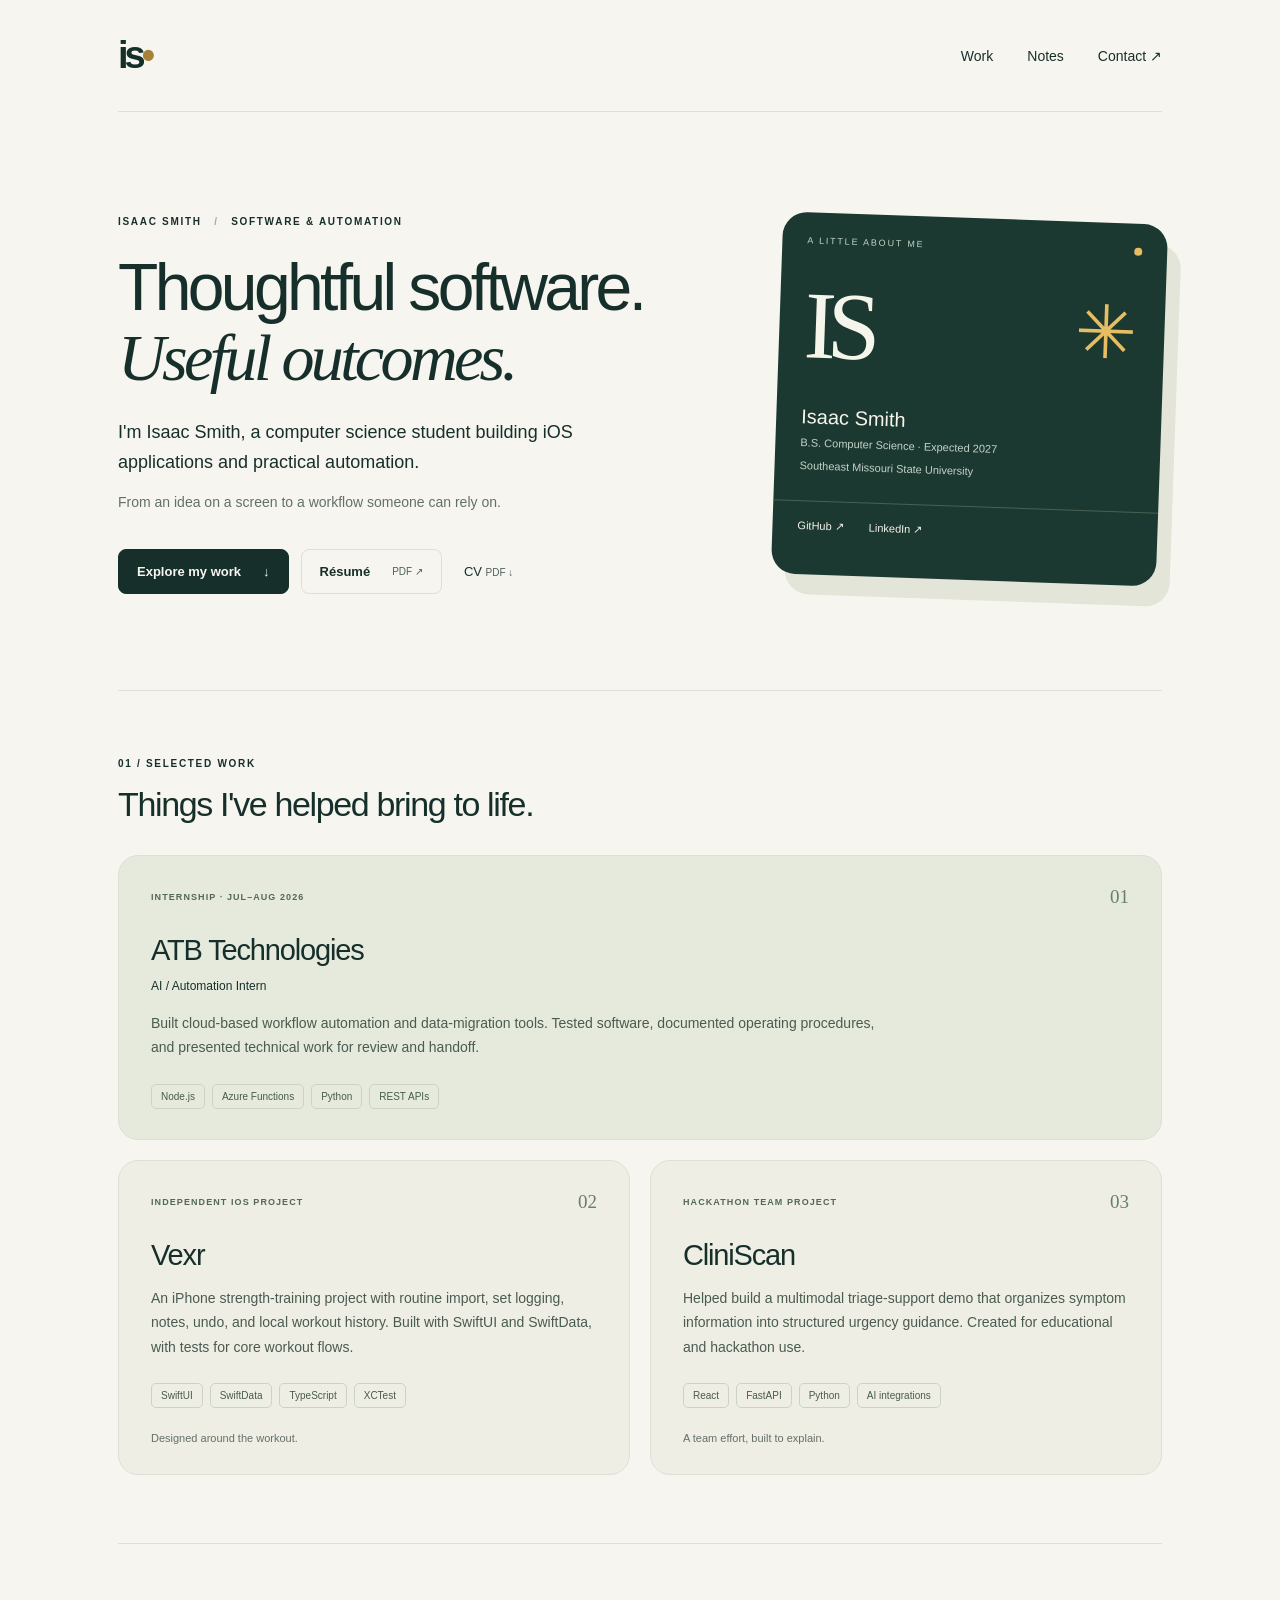
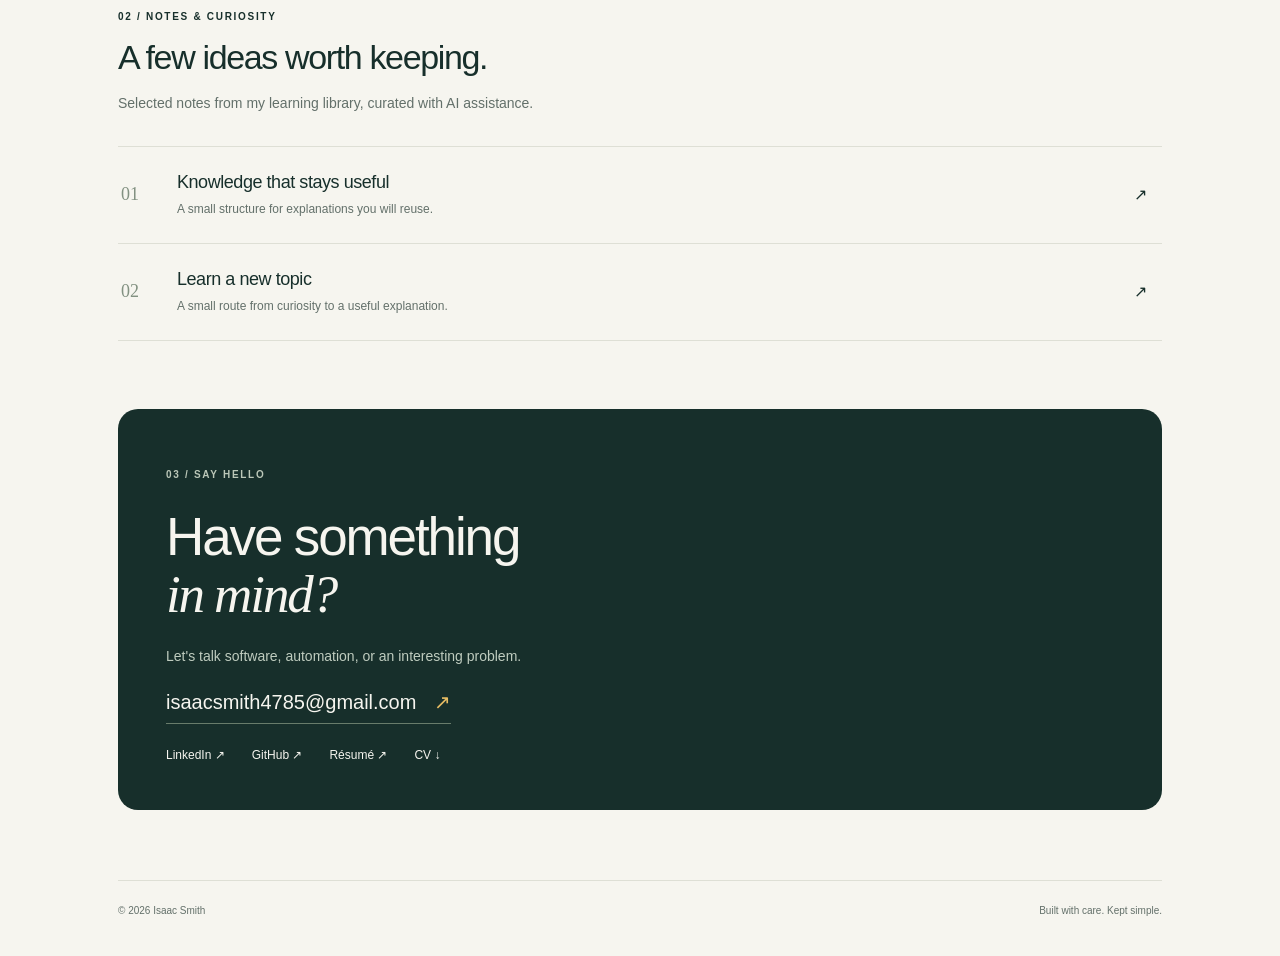
==== index.html @ db10660d "Publish reviewed professional profile and public career PDFs" ====
<!doctype html>
<html lang="en">
<head>
  <meta charset="utf-8">
  <meta name="viewport" content="width=device-width, initial-scale=1">
  <meta name="description" content="Isaac Smith — computer science student building iOS applications and practical automation. Selected work, résumé, CV, and notes.">
  <meta name="robots" content="index,follow">
  <meta name="color-scheme" content="light">
  <link rel="canonical" href="https://isaacsmith-117.github.io/">
  <meta property="og:title" content="Isaac Smith - Software &amp; Automation">
  <meta property="og:description" content="Selected software projects, professional experience, resume, CV, and learning notes.">
  <meta property="og:type" content="website">
  <meta property="og:url" content="https://isaacsmith-117.github.io/">
  <title>Isaac Smith — Software &amp; Automation</title>
  <link rel="stylesheet" href="/styles.css">
  <link rel="icon" href="/favicon.svg" type="image/svg+xml">
</head>
<body>
  <a class="skip" href="#main">Skip to content</a>
  <div class="shell">
    <header class="topbar">
      <a class="wordmark" href="/" aria-label="Isaac Smith home">is<span>•</span></a>
      <nav aria-label="Main navigation"><a href="#work">Work</a><a href="#notes">Notes</a><a href="#contact">Contact <span aria-hidden="true">↗</span></a></nav>
    </header>
    <main id="main">
      <section class="hero" aria-labelledby="intro">
        <div class="hero-copy">
          <p class="eyebrow">ISAAC SMITH <span> / </span> SOFTWARE &amp; AUTOMATION</p>
          <h1 id="intro">Thoughtful software.<br><em>Useful outcomes.</em></h1>
          <p class="intro">I'm Isaac Smith, a computer science student building iOS applications and practical automation.</p>
          <p class="subtle">From an idea on a screen to a workflow someone can rely on.</p>
          <div class="actions"><a class="button primary" href="#work">Explore my work <span aria-hidden="true">↓</span></a><a class="button" href="/documents/resume.pdf" target="_blank" rel="noopener">Résumé <span class="format">PDF ↗</span></a><a class="text-link" href="/documents/cv.pdf" download>CV <span class="format">PDF ↓</span></a></div>
        </div>
        <div class="identity-card" aria-label="Professional profile card">
          <div class="card-top"><span class="card-label">A LITTLE ABOUT ME</span><span class="card-dot" aria-hidden="true"></span></div>
          <div class="monogram" aria-hidden="true">IS<span>✳</span></div>
          <div class="identity-bottom"><strong>Isaac Smith</strong><span>B.S. Computer Science · Expected 2027</span><span>Southeast Missouri State University</span></div>
          <div class="card-links"><a href="https://github.com/Isaacsmith-117" target="_blank" rel="noopener">GitHub ↗</a><a href="https://linkedin.com/in/isaac-smith-84b191297" target="_blank" rel="noopener">LinkedIn ↗</a></div>
        </div>
      </section>
      <section id="work" class="work-section" aria-labelledby="work-heading">
        <div class="section-heading"><p class="eyebrow">01 / SELECTED WORK</p><h2 id="work-heading">Things I've helped bring to life.</h2></div>
        <article class="project featured">
          <div class="project-header"><span class="project-kind">INTERNSHIP · JUL–AUG 2026</span><span class="project-index">01</span></div>
          <h3>ATB Technologies</h3><p class="project-role">AI / Automation Intern</p>
          <p>Built cloud-based workflow automation and data-migration tools. Tested software, documented operating procedures, and presented technical work for review and handoff.</p>
          <div class="tags"><span>Node.js</span><span>Azure Functions</span><span>Python</span><span>REST APIs</span></div>
        </article>
        <div class="project-grid">
          <article class="project"><div class="project-header"><span class="project-kind">INDEPENDENT IOS PROJECT</span><span class="project-index">02</span></div><h3>Vexr</h3><p>An iPhone strength-training project with routine import, set logging, notes, undo, and local workout history. Built with SwiftUI and SwiftData, with tests for core workout flows.</p><div class="tags"><span>SwiftUI</span><span>SwiftData</span><span>TypeScript</span><span>XCTest</span></div><span class="project-caption">Designed around the workout.</span></article>
          <article class="project"><div class="project-header"><span class="project-kind">HACKATHON TEAM PROJECT</span><span class="project-index">03</span></div><h3>CliniScan</h3><p>Helped build a multimodal triage-support demo that organizes symptom information into structured urgency guidance. Created for educational and hackathon use.</p><div class="tags"><span>React</span><span>FastAPI</span><span>Python</span><span>AI integrations</span></div><span class="project-caption">A team effort, built to explain.</span></article>
        </div>
      </section>
      <section id="notes" class="notes-section" aria-labelledby="notes-heading"><div class="section-heading"><p class="eyebrow">02 / NOTES &amp; CURIOSITY</p><h2 id="notes-heading">A few ideas worth keeping.</h2><p class="subtle">Selected notes from my learning library, curated with AI assistance.</p></div><div class="notes-list"><a class="note" href="/notes/knowledge-that-stays-useful.html"><span>01</span><div><strong>Knowledge that stays useful</strong><p>A small structure for explanations you will reuse.</p></div><span aria-hidden="true">↗</span></a><a class="note" href="/notes/learn-a-new-topic.html"><span>02</span><div><strong>Learn a new topic</strong><p>A small route from curiosity to a useful explanation.</p></div><span aria-hidden="true">↗</span></a></div></section>
      <section id="contact" class="contact-section" aria-labelledby="contact-heading"><p class="eyebrow">03 / SAY HELLO</p><h2 id="contact-heading">Have something<br><em>in mind?</em></h2><p>Let's talk software, automation, or an interesting problem.</p><a class="contact-link" href="mailto:isaacsmith4785@gmail.com">isaacsmith4785@gmail.com <span aria-hidden="true">↗</span></a><div class="contact-social"><a href="https://linkedin.com/in/isaac-smith-84b191297" target="_blank" rel="noopener">LinkedIn ↗</a><a href="https://github.com/Isaacsmith-117" target="_blank" rel="noopener">GitHub ↗</a><a href="/documents/resume.pdf" target="_blank" rel="noopener">Résumé ↗</a><a href="/documents/cv.pdf" download>CV ↓</a></div></section>
    </main>
    <footer><span>© 2026 Isaac Smith</span><span>Built with care. Kept simple.</span></footer>
  </div>
</body>
</html>
---- styles.css ----
:root{--paper:#f6f5ef;--ink:#172f2b;--muted:#63706a;--line:#dedfd5;--accent:#e7bd64;--soft:#eeeee5;--radius:20px;font-family:-apple-system,BlinkMacSystemFont,"Segoe UI",sans-serif;color:var(--ink);background:var(--paper);scroll-behavior:smooth}*{box-sizing:border-box}body{margin:0}a{color:inherit;text-decoration:none}a:focus-visible,button:focus-visible{outline:3px solid #b67923;outline-offset:5px}a:hover{color:#816016}::selection{background:#ecd08e}.shell{max-width:1140px;margin:auto;padding:0 48px}.topbar{display:flex;align-items:center;justify-content:space-between;height:112px;border-bottom:1px solid var(--line)}.wordmark{font-size:38px;font-weight:700;letter-spacing:-4px}.wordmark span{color:#a88138}.topbar nav{display:flex;gap:34px;font-size:14px}.hero{display:grid;grid-template-columns:1.55fr 1fr;gap:62px;align-items:center;padding:92px 0 96px}.eyebrow{font-size:10px;font-weight:700;letter-spacing:.17em;line-height:1.6}.eyebrow span{margin:0 8px;color:#a3a99f}h1{font-size:clamp(42px,5.2vw,66px);line-height:1.06;letter-spacing:-.055em;font-weight:500;margin:23px 0 25px}em{font-family:Georgia,serif;font-weight:400}.intro{font-size:18px;line-height:1.65;max-width:490px;margin-bottom:10px}.subtle{font-size:14px;line-height:1.7;color:var(--muted)}.actions{display:flex;align-items:center;flex-wrap:wrap;gap:12px;margin-top:34px}.button{display:inline-flex;gap:22px;align-items:center;padding:14px 18px;border-radius:8px;border:1px solid var(--line);font-size:13px;font-weight:600}.button.primary{background:var(--ink);color:var(--paper);border-color:var(--ink)}.button.primary:hover{background:#2b4c3c}.text-link{font-size:13px;padding:10px}.format{font-size:10px;font-weight:400;opacity:.75}.identity-card{background:#1b3931;color:#f6f5eb;border-radius:24px;min-height:362px;box-shadow:14px 20px 0 #e4e5d9;transform:rotate(2deg);overflow:hidden}.card-top{padding:23px 25px;display:flex;justify-content:space-between;align-items:center}.card-label{font-size:9px;letter-spacing:.2em;color:#c6d3c6}.card-dot{width:8px;height:8px;background:var(--accent);border-radius:50%}.monogram{position:relative;padding:2px 25px 20px;font-family:Georgia,serif;font-size:96px;line-height:1.15;letter-spacing:-9px}.monogram span{position:absolute;right:28px;top:12px;font-size:74px;color:var(--accent);letter-spacing:0}.identity-bottom{display:flex;flex-direction:column;gap:6px;padding:5px 25px 27px}.identity-bottom strong{font-size:20px;font-weight:500}.identity-bottom span{font-size:11px;line-height:1.5;color:#c5d2c8}.card-links{border-top:1px solid #496052;display:flex;gap:25px;padding:18px 25px;font-size:11px}.card-links a:hover{color:var(--accent)}section[id]{scroll-margin-top:35px}.work-section,.notes-section{padding:55px 0 68px;border-top:1px solid var(--line)}.section-heading{margin-bottom:30px}h2{font-size:34px;font-weight:500;line-height:1.2;letter-spacing:-.04em;margin:12px 0}h3{font-size:29px;font-weight:500;letter-spacing:-.04em;margin:26px 0 9px}.project{padding:30px 32px;background:#eeeee5;border:1px solid var(--line);border-radius:var(--radius)}.project.featured{background:#e5eadd}.project-header{display:flex;justify-content:space-between;align-items:center}.project-kind{font-size:9px;font-weight:600;letter-spacing:.12em;color:#536858}.project-index{font-family:Georgia,serif;color:#687f6c;font-size:19px}.project p{font-size:14px;line-height:1.75;max-width:750px;color:#4a5b50}.project .project-role{color:var(--ink);font-size:12px;margin-top:0}.stats{display:flex;gap:58px;margin:30px 0}.stats div{display:flex;flex-direction:column;gap:5px}.stats strong{font-size:35px;letter-spacing:-.05em;font-weight:500}.stats span{font-size:11px;color:#4a5b50}.tags{display:flex;gap:7px;flex-wrap:wrap;margin-top:24px}.tags span{padding:6px 9px;border:1px solid #ccd3c4;border-radius:5px;font-size:10px;color:#485c4b}.project-grid{display:grid;grid-template-columns:1fr 1fr;gap:20px;margin-top:20px}.project-caption{display:block;margin-top:24px;font-size:11px;color:var(--muted)}.notes-list{border-top:1px solid var(--line)}.note{display:grid;grid-template-columns:42px 1fr 25px;gap:14px;align-items:center;padding:25px 3px;border-bottom:1px solid var(--line)}.note>span:first-child{font-family:Georgia,serif;font-size:18px;color:#829181}.note strong{font-size:18px;font-weight:500;letter-spacing:-.025em}.note p{margin:7px 0 0;color:var(--muted);font-size:12px;line-height:1.5}.contact-section{background:var(--ink);color:var(--paper);padding:48px;border-radius:var(--radius);margin:0 0 70px}.contact-section .eyebrow{color:#bbc7b8}.contact-section h2{font-size:53px;margin:25px 0;line-height:1.08}.contact-section p:not(.eyebrow){color:#bfccbf;font-size:14px}.contact-link{display:inline-block;font-size:20px;margin:12px 0 24px;border-bottom:1px solid #687c6b;padding-bottom:9px;overflow-wrap:anywhere}.contact-link span{margin-left:12px;color:var(--accent)}.contact-section a:hover{color:var(--accent)}.contact-social{display:flex;gap:27px;font-size:12px;flex-wrap:wrap}footer{border-top:1px solid var(--line);display:flex;justify-content:space-between;padding:24px 0 40px;font-size:10px;color:var(--muted)}.skip{position:absolute;left:20px;top:-80px;padding:12px;background:var(--accent);z-index:10}.skip:focus{top:12px}.note-article{max-width:760px;margin:65px auto;line-height:1.8}.note-article h1{font-size:48px}.note-article h2{font-size:26px;margin-top:35px}.note-article li{margin:8px 0}.note-article a{text-decoration:underline;text-underline-offset:3px}.note-article .provenance{font-size:12px;color:var(--muted);border-bottom:1px solid var(--line);padding-bottom:25px}.note-article pre{overflow:auto;background:var(--soft);padding:18px;border-radius:8px}
@media(max-width:800px){.shell{padding:0 28px}.hero{gap:30px;padding:62px 0 70px;grid-template-columns:1.25fr 1fr}h1{font-size:44px}.identity-card{min-height:330px}.card-top{padding:22px 20px}.monogram{padding-left:20px;font-size:80px}.monogram span{font-size:58px}.identity-bottom{padding-left:20px}.stats{gap:35px}.project{padding:26px}.contact-section{padding:36px}}
@media(max-width:620px){.shell{padding:0 22px}.topbar{height:88px}.topbar nav{gap:22px;font-size:12px}.hero{grid-template-columns:1fr;padding:50px 0 65px;gap:44px}h1{font-size:clamp(39px,10vw,53px)}.intro{font-size:16px}.identity-card{max-width:360px;min-height:320px;width:94%;margin:0 auto;transform:rotate(1deg)}.project-grid{grid-template-columns:1fr}h2{font-size:29px}.stats{gap:20px;justify-content:space-between}.stats strong{font-size:30px}.stats span{font-size:10px;max-width:90px;line-height:1.45}.contact-section{padding:30px 25px;margin-bottom:45px}.contact-section h2{font-size:43px}.contact-link{font-size:17px}.note strong{font-size:16px}.note{grid-template-columns:25px 1fr 20px;gap:10px}footer{gap:20px;line-height:1.6}.note-article{margin:40px auto}.note-article h1{font-size:38px}}
@media(prefers-reduced-motion:reduce){:root{scroll-behavior:auto}*{animation:none!important;transition:none!important}}
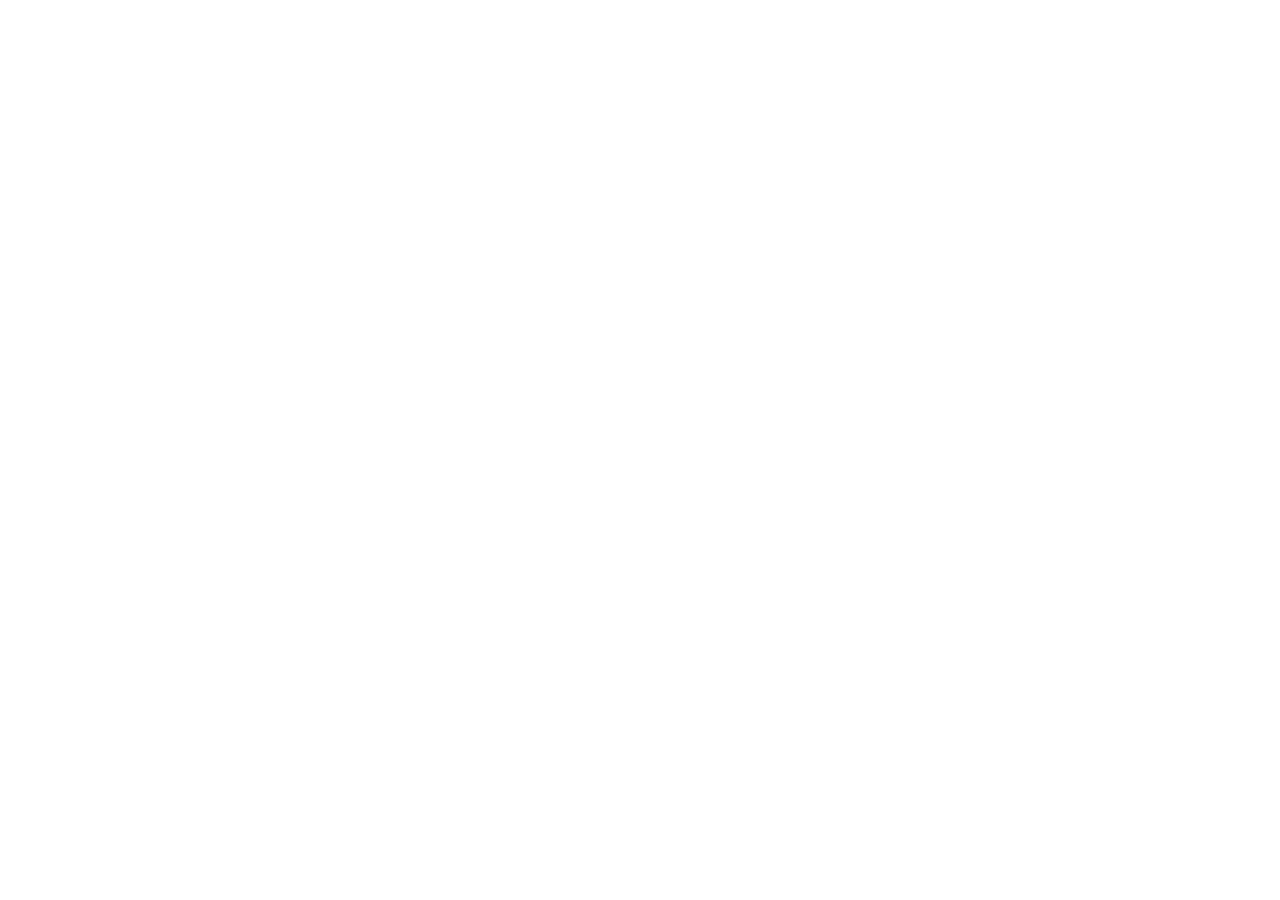
==== commit 888875e1: "Forward profile pages to Sites" ====
--- a/index.html
+++ b/index.html
@@ -2,59 +2,17 @@
 <html lang="en">
 <head>
   <meta charset="utf-8">
-  <meta name="viewport" content="width=device-width, initial-scale=1">
-  <meta name="description" content="Isaac Smith — computer science student building iOS applications and practical automation. Selected work, résumé, CV, and notes.">
-  <meta name="robots" content="index,follow">
-  <meta name="color-scheme" content="light">
-  <link rel="canonical" href="https://isaacsmith-117.github.io/">
-  <meta property="og:title" content="Isaac Smith - Software &amp; Automation">
-  <meta property="og:description" content="Selected software projects, professional experience, resume, CV, and learning notes.">
-  <meta property="og:type" content="website">
-  <meta property="og:url" content="https://isaacsmith-117.github.io/">
-  <title>Isaac Smith — Software &amp; Automation</title>
-  <link rel="stylesheet" href="/styles.css">
-  <link rel="icon" href="/favicon.svg" type="image/svg+xml">
+  <meta name="viewport" content="width=device-width,initial-scale=1">
+  <title>Isaac Smith — New website address</title>
+  <link rel="canonical" href="https://isaac-smith.smittysmack05.chatgpt.site/">
+  <meta http-equiv="refresh" content="0;url=https://isaac-smith.smittysmack05.chatgpt.site/">
+  <script>
+    const routes = new Set(['/', '/index.html', '/notes/knowledge-that-stays-useful.html', '/notes/learn-a-new-topic.html', '/documents/resume.pdf', '/documents/cv.pdf']);
+    const route = routes.has(location.pathname) ? location.pathname : '/';
+    location.replace('https://isaac-smith.smittysmack05.chatgpt.site' + route + location.search + location.hash);
+  </script>
 </head>
 <body>
-  <a class="skip" href="#main">Skip to content</a>
-  <div class="shell">
-    <header class="topbar">
-      <a class="wordmark" href="/" aria-label="Isaac Smith home">is<span>•</span></a>
-      <nav aria-label="Main navigation"><a href="#work">Work</a><a href="#notes">Notes</a><a href="#contact">Contact <span aria-hidden="true">↗</span></a></nav>
-    </header>
-    <main id="main">
-      <section class="hero" aria-labelledby="intro">
-        <div class="hero-copy">
-          <p class="eyebrow">ISAAC SMITH <span> / </span> SOFTWARE &amp; AUTOMATION</p>
-          <h1 id="intro">Thoughtful software.<br><em>Useful outcomes.</em></h1>
-          <p class="intro">I'm Isaac Smith, a computer science student building iOS applications and practical automation.</p>
-          <p class="subtle">From an idea on a screen to a workflow someone can rely on.</p>
-          <div class="actions"><a class="button primary" href="#work">Explore my work <span aria-hidden="true">↓</span></a><a class="button" href="/documents/resume.pdf" target="_blank" rel="noopener">Résumé <span class="format">PDF ↗</span></a><a class="text-link" href="/documents/cv.pdf" download>CV <span class="format">PDF ↓</span></a></div>
-        </div>
-        <div class="identity-card" aria-label="Professional profile card">
-          <div class="card-top"><span class="card-label">A LITTLE ABOUT ME</span><span class="card-dot" aria-hidden="true"></span></div>
-          <div class="monogram" aria-hidden="true">IS<span>✳</span></div>
-          <div class="identity-bottom"><strong>Isaac Smith</strong><span>B.S. Computer Science · Expected 2027</span><span>Southeast Missouri State University</span></div>
-          <div class="card-links"><a href="https://github.com/Isaacsmith-117" target="_blank" rel="noopener">GitHub ↗</a><a href="https://linkedin.com/in/isaac-smith-84b191297" target="_blank" rel="noopener">LinkedIn ↗</a></div>
-        </div>
-      </section>
-      <section id="work" class="work-section" aria-labelledby="work-heading">
-        <div class="section-heading"><p class="eyebrow">01 / SELECTED WORK</p><h2 id="work-heading">Things I've helped bring to life.</h2></div>
-        <article class="project featured">
-          <div class="project-header"><span class="project-kind">INTERNSHIP · JUL–AUG 2026</span><span class="project-index">01</span></div>
-          <h3>ATB Technologies</h3><p class="project-role">AI / Automation Intern</p>
-          <p>Built cloud-based workflow automation and data-migration tools. Tested software, documented operating procedures, and presented technical work for review and handoff.</p>
-          <div class="tags"><span>Node.js</span><span>Azure Functions</span><span>Python</span><span>REST APIs</span></div>
-        </article>
-        <div class="project-grid">
-          <article class="project"><div class="project-header"><span class="project-kind">INDEPENDENT IOS PROJECT</span><span class="project-index">02</span></div><h3>Vexr</h3><p>An iPhone strength-training project with routine import, set logging, notes, undo, and local workout history. Built with SwiftUI and SwiftData, with tests for core workout flows.</p><div class="tags"><span>SwiftUI</span><span>SwiftData</span><span>TypeScript</span><span>XCTest</span></div><span class="project-caption">Designed around the workout.</span></article>
-          <article class="project"><div class="project-header"><span class="project-kind">HACKATHON TEAM PROJECT</span><span class="project-index">03</span></div><h3>CliniScan</h3><p>Helped build a multimodal triage-support demo that organizes symptom information into structured urgency guidance. Created for educational and hackathon use.</p><div class="tags"><span>React</span><span>FastAPI</span><span>Python</span><span>AI integrations</span></div><span class="project-caption">A team effort, built to explain.</span></article>
-        </div>
-      </section>
-      <section id="notes" class="notes-section" aria-labelledby="notes-heading"><div class="section-heading"><p class="eyebrow">02 / NOTES &amp; CURIOSITY</p><h2 id="notes-heading">A few ideas worth keeping.</h2><p class="subtle">Selected notes from my learning library, curated with AI assistance.</p></div><div class="notes-list"><a class="note" href="/notes/knowledge-that-stays-useful.html"><span>01</span><div><strong>Knowledge that stays useful</strong><p>A small structure for explanations you will reuse.</p></div><span aria-hidden="true">↗</span></a><a class="note" href="/notes/learn-a-new-topic.html"><span>02</span><div><strong>Learn a new topic</strong><p>A small route from curiosity to a useful explanation.</p></div><span aria-hidden="true">↗</span></a></div></section>
-      <section id="contact" class="contact-section" aria-labelledby="contact-heading"><p class="eyebrow">03 / SAY HELLO</p><h2 id="contact-heading">Have something<br><em>in mind?</em></h2><p>Let's talk software, automation, or an interesting problem.</p><a class="contact-link" href="mailto:isaacsmith4785@gmail.com">isaacsmith4785@gmail.com <span aria-hidden="true">↗</span></a><div class="contact-social"><a href="https://linkedin.com/in/isaac-smith-84b191297" target="_blank" rel="noopener">LinkedIn ↗</a><a href="https://github.com/Isaacsmith-117" target="_blank" rel="noopener">GitHub ↗</a><a href="/documents/resume.pdf" target="_blank" rel="noopener">Résumé ↗</a><a href="/documents/cv.pdf" download>CV ↓</a></div></section>
-    </main>
-    <footer><span>© 2026 Isaac Smith</span><span>Built with care. Kept simple.</span></footer>
-  </div>
+  <main><h1>Isaac Smith’s website has moved</h1><p><a href="https://isaac-smith.smittysmack05.chatgpt.site/">Continue to the website</a></p></main>
 </body>
 </html>
